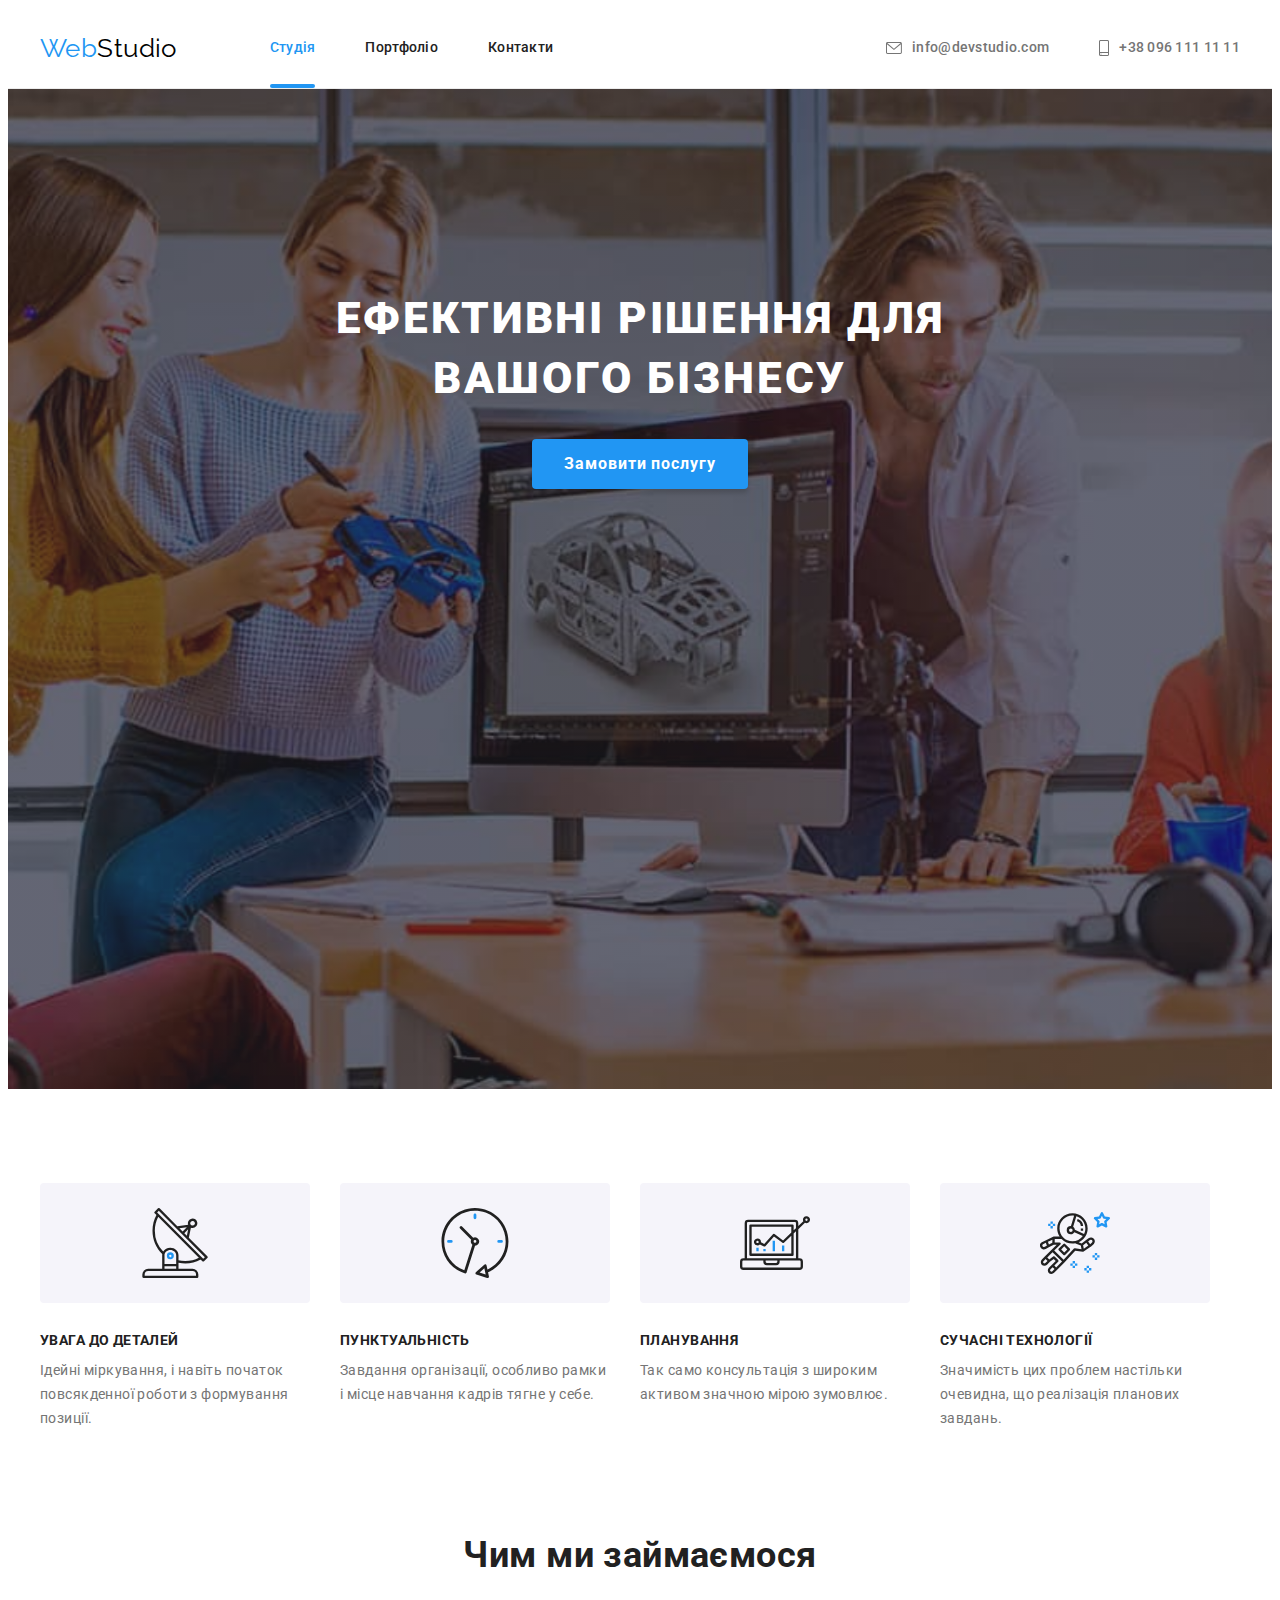
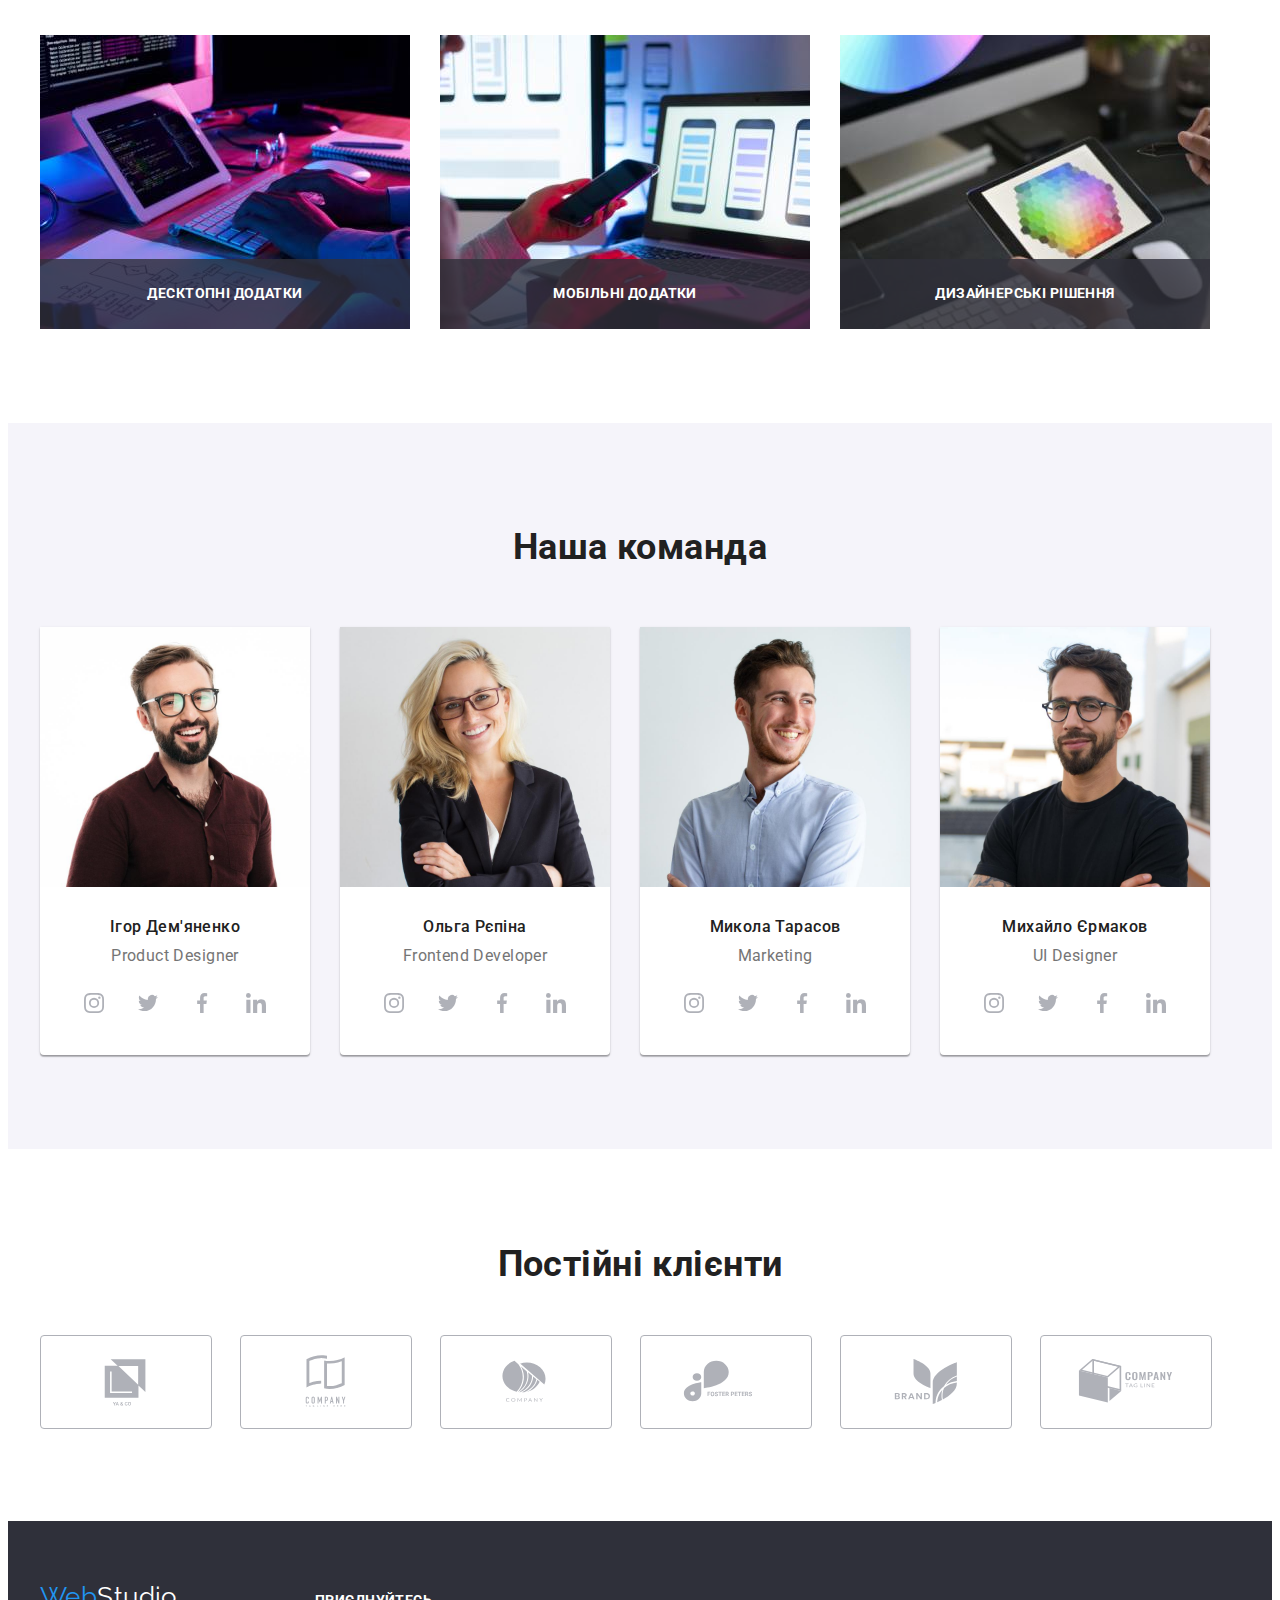
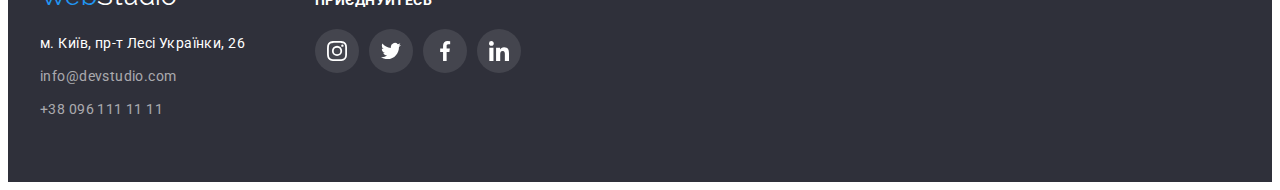
==== index.html @ e3125325 "first commit" ====
<!DOCTYPE html>
<html lang="uk">
  <head>
    <meta charset="UTF-8" />
    <meta http-equiv="X-UA-Compatible" content="IE=edge" />
    <meta name="viewport" content="width=device-width, initial-scale=1.0" />
    <title>Web Studio</title>
    <link rel="preconnect" href="https://fonts.googleapis.com" />
    <link rel="preconnect" href="https://fonts.gstatic.com" crossorigin />
    <link
      href="https://fonts.googleapis.com/css2?family=Raleway:wght@700&family=Roboto:wght@400;500;700;900&display=swap"
      rel="stylesheet"
    />
    <link
      rel="stylesheet"
      href="https://cdnjs.cloudflare.com/ajax/libs/modern-normalize/1.1.0/modern-normalize.min.css"
      integrity="sha512-wpPYUAdjBVSE4KJnH1VR1HeZfpl1ub8YT/NKx4PuQ5NmX2tKuGu6U/JRp5y+Y8XG2tV+wKQpNHVUX03MfMFn9Q=="
      crossorigin="anonymous"
      referrerpolicy="no-referrer"
    />
    <link rel="stylesheet" href="css/styles.css" />
  </head>
  <body>
    <!-- Шапка сайта -->
    <header class="page-header">
      <div class="container">
        <!-- Лого -->
        <a href="index.html" lang="en" class="logo link"
          >Web<span class="logo-header">Studio</span></a
        >
        <!-- Навигация -->
        <nav class="site-nav">
          <ul class="nav-list list">
            <li class="nav-item">
              <a href="index.html" class="nav-link link current-page">Студія</a>
            </li>
            <li class="nav-item">
              <a href="portfolio.html" class="nav-link link">Портфоліо</a>
            </li>
            <li class="nav-item">
              <a href="" class="nav-link link">Контакти</a>
            </li>
          </ul>
        </nav>
        <!-- Контакты -->
        <ul class="header-contact-list list">
          <li class="header-contact-item">
            <a href="mailto:info@devstudio.com" class="header-contact link">
              <svg class="contact-icon" width="16" height="12">
                <use href="./images/symbol-defs.svg#icon-envelope"></use>
              </svg>
              info@devstudio.com</a
            >
          </li>
          <li class="header-contact-item">
            <a href="tel:+380961111111" class="header-contact link">
              <svg class="contact-icon" width="10" height="16">
                <use href="./images/symbol-defs.svg#icon-smartphone"></use>
              </svg>
              +38 096 111 11 11</a
            >
          </li>
        </ul>
      </div>
    </header>
    <!-- Контент страницы -->
    <main class="main-page">
      <!-- Хиро -->

      <section class="hero section">
        <div class="container">
          <h1 class="hero-title title">Ефективні рішення для вашого бізнесу</h1>
          <button type="button" class="hero-button btn" data-modal-open>Замовити послугу</button>
        </div>
      </section>

      <!-- Особенности -->
      <section class="features section">
        <div class="container">
          <h2 class="visually-hidden title">Особливості</h2>
          <ul class="features-list list">
            <li class="features-item">
              <div class="features-icon-item">
                <svg class="features-icon" width="70" height="70">
                  <use href="./images/symbol-defs.svg#icon-antenna"></use>
                </svg>
              </div>
              <h3 class="features-title title">УВАГА ДО ДЕТАЛЕЙ</h3>
              <p class="features-text">
                Ідейні міркування, і навіть початок повсякденної роботи з формування позиції.
              </p>
            </li>
            <li class="features-item">
              <div class="features-icon-item">
                <svg class="features-icon" width="70" height="70">
                  <use href="./images/symbol-defs.svg#icon-clock"></use>
                </svg>
              </div>
              <h3 class="features-title title">ПУНКТУАЛЬНІСТЬ</h3>
              <p class="features-text">
                Завдання організації, особливо рамки і місце навчання кадрів тягне у себе.
              </p>
            </li>
            <li class="features-item">
              <div class="features-icon-item">
                <svg class="features-icon" width="70" height="70">
                  <use href="./images/symbol-defs.svg#icon-diagram"></use>
                </svg>
              </div>
              <h3 class="features-title title">ПЛАНУВАННЯ</h3>
              <p class="features-text">
                Так само консультація з широким активом значною мірою зумовлює.
              </p>
            </li>
            <li class="features-item">
              <div class="features-icon-item">
                <svg class="features-icon" width="70" height="70">
                  <use href="./images/symbol-defs.svg#icon-astronaut"></use>
                </svg>
              </div>
              <h3 class="features-title title">СУЧАСНІ ТЕХНОЛОГІЇ</h3>
              <p class="features-text">
                Значимість цих проблем настільки очевидна, що реалізація планових завдань.
              </p>
            </li>
          </ul>
        </div>
      </section>
      <!-- Чем занимаемся -->
      <section class="our-works section section-no-padding">
        <div class="container">
          <h2 class="works-title title">Чим ми займаємося</h2>
          <ul class="works-list list">
            <li class="works-item">
              <img src="./images/work1.jpg" alt="Десктопні додатки" width="370" class="works-img" />
              <div class="works-wrap">
                <p class="works-text">Десктопні додатки</p>
              </div>
            </li>
            <li class="works-item">
              <img src="./images/work2.jpg" alt="Мобільні додатки" width="370" class="works-img" />
              <div class="works-wrap">
                <p class="works-text">Мобільні додатки</p>
              </div>
            </li>
            <li class="works-item">
              <img
                src="./images/work3.jpg"
                alt="Дизайнерські рішення"
                width="370"
                class="works-img"
              />
              <div class="works-wrap">
                <p class="works-text">Дизайнерські рішення</p>
              </div>
            </li>
          </ul>
        </div>
      </section>
      <!-- Наша Команда -->
      <section class="team section">
        <div class="container">
          <h2 class="team-title title">Наша команда</h2>
          <ul class="teammate-list list">
            <li class="teammate-card">
              <img src="./images/team1.jpg" alt="ігор" width="270" class="teammate-photo" />
              <h3 class="teammate-name title">Ігор Дем'яненко</h3>
              <p class="teammate-position">Product Designer</p>
              <ul class="soc-list list">
                <li class="soc-item">
                  <a href="" class="soc-link">
                    <svg class="soc-icon" width="20" height="20">
                      <use href="./images/symbol-defs.svg#icon-instagram"></use>
                    </svg>
                  </a>
                </li>
                <li class="soc-item">
                  <a href="" class="soc-link">
                    <svg class="soc-icon" width="20" height="20">
                      <use href="./images/symbol-defs.svg#icon-twitter"></use>
                    </svg>
                  </a>
                </li>
                <li class="soc-item">
                  <a href="" class="soc-link">
                    <svg class="soc-icon" width="20" height="20">
                      <use href="./images/symbol-defs.svg#icon-facebook"></use>
                    </svg>
                  </a>
                </li>
                <li class="soc-item">
                  <a href="" class="soc-link">
                    <svg class="soc-icon" width="20" height="20">
                      <use href="./images/symbol-defs.svg#icon-linkedin"></use>
                    </svg>
                  </a>
                </li>
              </ul>
            </li>
            <li class="teammate-card">
              <img src="./images/team2.jpg" alt="ольга" width="270" class="teammate-photo" />
              <h3 class="teammate-name title">Ольга Рєпіна</h3>
              <p class="teammate-position">Frontend Developer</p>
              <ul class="soc-list list">
                <li class="soc-item">
                  <a href="" class="soc-link">
                    <svg class="soc-icon" width="20" height="20">
                      <use href="./images/symbol-defs.svg#icon-instagram"></use>
                    </svg>
                  </a>
                </li>
                <li class="soc-item">
                  <a href="" class="soc-link">
                    <svg class="soc-icon" width="20" height="20">
                      <use href="./images/symbol-defs.svg#icon-twitter"></use>
                    </svg>
                  </a>
                </li>
                <li class="soc-item">
                  <a href="" class="soc-link">
                    <svg class="soc-icon" width="20" height="20">
                      <use href="./images/symbol-defs.svg#icon-facebook"></use>
                    </svg>
                  </a>
                </li>
                <li class="soc-item">
                  <a href="" class="soc-link">
                    <svg class="soc-icon" width="20" height="20">
                      <use href="./images/symbol-defs.svg#icon-linkedin"></use>
                    </svg>
                  </a>
                </li>
              </ul>
            </li>
            <li class="teammate-card">
              <img src="./images/team3.jpg" alt="микола" width="270" class="teammate-photo" />
              <h3 class="teammate-name title">Микола Тарасов</h3>
              <p class="teammate-position">Marketing</p>
              <ul class="soc-list list">
                <li class="soc-item">
                  <a href="" class="soc-link">
                    <svg class="soc-icon" width="20" height="20">
                      <use href="./images/symbol-defs.svg#icon-instagram"></use>
                    </svg>
                  </a>
                </li>
                <li class="soc-item">
                  <a href="" class="soc-link">
                    <svg class="soc-icon" width="20" height="20">
                      <use href="./images/symbol-defs.svg#icon-twitter"></use>
                    </svg>
                  </a>
                </li>
                <li class="soc-item">
                  <a href="" class="soc-link">
                    <svg class="soc-icon" width="20" height="20">
                      <use href="./images/symbol-defs.svg#icon-facebook"></use>
                    </svg>
                  </a>
                </li>
                <li class="soc-item">
                  <a href="" class="soc-link">
                    <svg class="soc-icon" width="20" height="20">
                      <use href="./images/symbol-defs.svg#icon-linkedin"></use>
                    </svg>
                  </a>
                </li>
              </ul>
            </li>
            <li class="teammate-card">
              <img src="./images/team4.jpg" alt="михайло" width="270" class="teammate-photo" />
              <h3 class="teammate-name title">Михайло Єрмаков</h3>
              <p class="teammate-position">UI Designer</p>
              <ul class="soc-list list">
                <li class="soc-item">
                  <a href="" class="soc-link">
                    <svg class="soc-icon" width="20" height="20">
                      <use href="./images/symbol-defs.svg#icon-instagram"></use>
                    </svg>
                  </a>
                </li>
                <li class="soc-item">
                  <a href="" class="soc-link">
                    <svg class="soc-icon" width="20" height="20">
                      <use href="./images/symbol-defs.svg#icon-twitter"></use>
                    </svg>
                  </a>
                </li>
                <li class="soc-item">
                  <a href="" class="soc-link">
                    <svg class="soc-icon" width="20" height="20">
                      <use href="./images/symbol-defs.svg#icon-facebook"></use>
                    </svg>
                  </a>
                </li>
                <li class="soc-item">
                  <a href="" class="soc-link">
                    <svg class="soc-icon" width="20" height="20">
                      <use href="./images/symbol-defs.svg#icon-linkedin"></use>
                    </svg>
                  </a>
                </li>
              </ul>
            </li>
          </ul>
        </div>
      </section>
      <!-- НАШИ КЛИЕНТЫ -->
      <section class="our-clients section">
        <div class="container">
          <h2 class="clients-title title">Постійні клієнти</h2>
          <ul class="clients-list list">
            <li class="clients-item">
              <a href="#" class="clients-link link">
                <svg class="client-icon" width="106" height="60">
                  <use href="./images/symbol-defs.svg#icon-logo1"></use>
                </svg>
              </a>
            </li>
            <li class="clients-item">
              <a href="#" class="clients-link link">
                <svg class="client-icon" width="106" height="60">
                  <use href="./images/symbol-defs.svg#icon-logo2"></use>
                </svg>
              </a>
            </li>
            <li class="clients-item">
              <a href="#" class="clients-link link">
                <svg class="client-icon" width="106" height="60">
                  <use href="./images/symbol-defs.svg#icon-logo3"></use>
                </svg>
              </a>
            </li>
            <li class="clients-item">
              <a href="#" class="clients-link link">
                <svg class="client-icon" width="106" height="60">
                  <use href="./images/symbol-defs.svg#icon-logo4"></use>
                </svg>
              </a>
            </li>
            <li class="clients-item">
              <a href="#" class="clients-link link">
                <svg class="client-icon" width="106" height="60">
                  <use href="./images/symbol-defs.svg#icon-logo5"></use>
                </svg>
              </a>
            </li>
            <li class="clients-item">
              <a href="#" class="clients-link link">
                <svg class="client-icon" width="106" height="60">
                  <use href="./images/symbol-defs.svg#icon-logo6"></use>
                </svg>
              </a>
            </li>
          </ul>
        </div>
      </section>
    </main>
    <!-- Подвал -->
    <footer class="page-footer">
      <div class="container">
        <div class="footer-contacts">
          <!-- Лого -->
          <a href="index.html" lang="en" class="logo link"
            >Web<span class="logo-footer">Studio</span></a
          >
          <!-- Адрес и контакты -->
          <address class="footer-address">
            <ul class="footer-contact-list list">
              <li class="footer-contact-item">
                <a
                  href="https://goo.gl/maps/pj5dTkwZmLneym9N6"
                  target="_blank"
                  rel="noopener nofollow noreferrer"
                  class="contact-address link"
                  >м. Київ, пр-т Лесі Українки, 26</a
                >
              </li>
              <li class="footer-contact-item">
                <a href="mailto:info@devstudio.com" class="footer-contact link"
                  >info@devstudio.com</a
                >
              </li>
              <li class="footer-contact-item">
                <a href="tel:+380961111111" class="footer-contact link">+38 096 111 11 11</a>
              </li>
            </ul>
          </address>
        </div>
        <!-- Соцсети футер -->
        <div class="footer-soc-links">
          <p class="footer-soc-text">приєднуйтесь</p>
          <ul class="soc-list list">
            <li class="soc-item">
              <a href="" class="soc-link">
                <svg class="soc-icon" width="20" height="20">
                  <use href="./images/symbol-defs.svg#icon-instagram"></use>
                </svg>
              </a>
            </li>
            <li class="soc-item">
              <a href="" class="soc-link">
                <svg class="soc-icon" width="20" height="20">
                  <use href="./images/symbol-defs.svg#icon-twitter"></use>
                </svg>
              </a>
            </li>
            <li class="soc-item">
              <a href="" class="soc-link">
                <svg class="soc-icon" width="20" height="20">
                  <use href="./images/symbol-defs.svg#icon-facebook"></use>
                </svg>
              </a>
            </li>
            <li class="soc-item">
              <a href="" class="soc-link">
                <svg class="soc-icon" width="20" height="20">
                  <use href="./images/symbol-defs.svg#icon-linkedin"></use>
                </svg>
              </a>
            </li>
          </ul>
        </div>
      </div>
    </footer>

    <div class="backdrop is-hidden" data-modal>
      <div class="modal">
        <button type="button" class="modal-close-btn btn" data-modal-close>
          <svg class="modal-close-icon" width="18" height="18">
            <use href="./images/symbol-defs.svg#icon-close-black"></use>
          </svg>
        </button>
      </div>
    </div>
    <script src="./js/modal.js"></script>
  </body>
</html>
---- css/styles.css ----
:root {
  --primary-color: #757575;
  --secondary-color: #ffffff;
  --title-color: #212121;
  --accent-color: #2196f3;
  --primary-background-color: #2f303a;
  --secondary-background-color: #f5f4fa;
  --header-logo-color: #000000;
  --footer-contact-color: rgba(255, 255, 255, 0.6);
  --hero-hover-btn-color: #188ce8;
  --border-header-color: #ececec;
  --border-card-color: #eeeeee;
  --hero-gradient-color: rgba(47, 48, 58, 0.4);
  --icon-color: #afb1b8;
  --footer-soc-bg: rgba(255, 255, 255, 0.1);
  --portfolio-wrapper-bg: rgba(33, 150, 243, 0.9);
  --works-wrapper-bg: rgba(47, 48, 58, 0.8);
  --backdrop-overlay-color: rgba(0, 0, 0, 0.2);
}

/* Reset */

p,
h1,
h2,
h3,
h4,
h5,
h6 {
  margin: 0;
}

ul,
ol {
  margin: 0;
  padding-left: 0;
}

button {
  cursor: pointer;
}

img {
  display: block;
  max-width: 100%;
  height: auto;
}

/* ---------UTILITY--------- */

body {
  font-family: 'Roboto', sans-serif;
  font-size: 14px;
  line-height: 1.71;
  letter-spacing: 0.03em;

  color: var(--primary-color);
  background-color: var(--secondary-color);
}

.container {
  width: 1200px;
  padding-left: 15px;
  padding-right: 15px;
  margin-left: auto;
  margin-right: auto;

  /* outline: 1px solid tomato; */
}

.section {
  padding-top: 94px;
  padding-bottom: 94px;
}

.link {
  text-decoration: none;
}

.title {
  color: var(--title-color);
}

.list {
  list-style: none;
}

.btn {
  border: none;

  font-family: inherit;
  background-color: transparent;
  cursor: pointer;
}

.footer-address {
  font-style: normal;
}

.visually-hidden {
  position: absolute;
  width: 1px;
  height: 1px;
  margin: -1px;
  border: 0;
  padding: 0;
  white-space: nowrap;
  overflow: hidden;
}
/* ---------HEADER--------- */

.page-header {
  border-bottom: 1px solid var(--border-header-color);
}

.page-header .container {
  display: flex;
  align-items: center;
}

/* LOGO */

.logo {
  font-family: 'Raleway', sans-serif;
  font-size: 26px;
  line-height: 1.19;

  color: var(--accent-color);
}

.logo:visited {
  color: var(--accent-color);
}

.logo-header {
  color: var(--header-logo-color);
}

.logo-footer {
  color: var(--secondary-color);
}

/* NAVIGATION */

.site-nav {
  margin-left: 93px;
}

.nav-list {
  display: flex;
}

.nav-item {
  position: relative;
}

.nav-item:not(:last-child) {
  margin-right: 50px;
}

.nav-link {
  transition: color 250ms cubic-bezier(0.4, 0, 0.2, 1);
}

.nav-link:link,
.nav-link:visited,
.nav-link:active {
  font-weight: 500;
  line-height: 1.14;
  letter-spacing: 0.02em;

  color: var(--title-color);
}
.nav-link:hover,
.nav-link:focus {
  color: var(--accent-color);
}

.nav-item > .current-page {
  color: var(--accent-color);
  width: 100%;
}

.current-page:after {
  content: '';
  position: absolute;
  bottom: 0;

  display: block;
  width: 100%;
  height: 4px;
  background-color: var(--accent-color);
  border-radius: 2px;
}

.nav-item a {
  display: block;
  padding-top: 32px;
  padding-bottom: 32px;
}

/* CONTACTS */

.header-contact-list {
  display: flex;
  margin-left: auto;
}

.header-contact-item:not(:last-child) {
  margin-right: 50px;
}

.header-contact {
  display: flex;
  align-items: center;

  transition: color 250ms cubic-bezier(0.4, 0, 0.2, 1);
}

.header-contact:link,
.header-contact:visited,
.header-contact:active {
  font-weight: 500;
  line-height: 1.14;
  letter-spacing: 0.02em;

  color: var(--primary-color);
}
.header-contact:hover,
.header-contact:focus {
  color: var(--accent-color);
}

.contact-icon {
  margin-right: 10px;

  fill: var(--primary-color);

  transition: fill 250ms cubic-bezier(0.4, 0, 0.2, 1);
}

.header-contact:hover .contact-icon,
.header-contact:focus .contact-icon {
  fill: var(--accent-color);
}

/* ---------SECTIONS--------- */

/* HERO */

.hero {
  max-width: 1600px;
  height: 600px;
  margin-right: auto;
  margin-left: auto;

  text-align: center;

  background-color: var(--primary-background-color);
  background-image: linear-gradient(
      to right,
      var(--hero-gradient-color),
      var(--hero-gradient-color)
    ),
    url('../images/hero_bg.jpg');
  background-repeat: no-repeat;
  background-position: center;
  background-size: cover;
}

.hero.section {
  padding-top: 200px;
  padding-bottom: 200px;
}

.hero-title {
  max-width: 696px;
  margin-right: auto;
  margin-left: auto;
  margin-bottom: 30px;

  font-weight: 900;
  font-size: 44px;
  line-height: 1.36;
  letter-spacing: 0.06em;
  text-transform: uppercase;

  color: var(--secondary-color);
}

.hero-button {
  padding-top: 10px;
  padding-bottom: 10px;
  padding-left: 32px;
  padding-right: 32px;

  font-weight: 700;
  font-size: 16px;
  line-height: 1.88;
  letter-spacing: 0.06em;

  background-color: var(--accent-color);
  color: var(--secondary-color);
  box-shadow: 0px 4px 4px rgba(0, 0, 0, 0.15);
  border-radius: 4px;

  transition: background-color 250ms cubic-bezier(0.4, 0, 0.2, 1);
}

.hero-button:hover,
.hero-button:focus {
  background-color: var(--hero-hover-btn-color);
}

/* FEATURES */

.features {
  padding-top: 94px;
  padding-bottom: 94px;
}

.features-list {
  display: flex;
}

.features-item {
  width: 270px;
}

.features-item:not(:last-child) {
  margin-right: 30px;
}

.features-icon-item {
  margin-bottom: 30px;
  display: flex;
  align-items: center;
  justify-content: center;
  height: 120px;

  background-color: var(--secondary-background-color);
  border-radius: 4px;
}

.features-title {
  margin-bottom: 10px;

  font-weight: 700;
  font-size: 14px;
  line-height: 1.14;
  text-transform: uppercase;
}

/* OUR WORKS */

.our-works {
  text-align: center;
}

.works-list {
  display: flex;
}

.section-no-padding {
  padding-top: 0;
}

.works-title {
  margin-bottom: 50px;

  font-weight: 700;
  font-size: 36px;
  line-height: 1.67;
}
.works-item:not(:last-child) {
  margin-right: 30px;
}

.works-item {
  position: relative;
}

.works-wrap {
  position: absolute;
  bottom: 0;

  width: 100%;
  height: 70px;

  display: flex;
  justify-content: center;
  align-items: center;

  background-color: var(--works-wrapper-bg);
}

.works-text {
  font-weight: 700;
  line-height: 1.14;
  text-align: center;
  text-transform: uppercase;

  color: var(--secondary-color);
}

/* OUR TEAM */

.team {
  text-align: center;
}

.team {
  background-color: var(--secondary-background-color);
}

.team-title {
  margin-bottom: 50px;

  font-weight: 700;
  font-size: 36px;
  line-height: 1.67;
}

.teammate-list {
  display: flex;
}

.teammate-card {
  min-width: 270px;
  padding-bottom: 30px;

  background-color: var(--secondary-color);
  box-shadow: 0px 1px 3px rgba(0, 0, 0, 0.12), 0px 1px 1px rgba(0, 0, 0, 0.14),
    0px 2px 1px rgba(0, 0, 0, 0.2);
  border-radius: 0px 0px 4px 4px;
}

.teammate-card:not(:last-child) {
  margin-right: 30px;
}

.teammate-photo {
  margin-bottom: 30px;
}

.teammate-name {
  margin-bottom: 10px;

  font-weight: 500;
  font-size: 16px;
  line-height: 1.19;
  text-align: center;
}

.teammate-position {
  margin-bottom: 16px;

  font-size: 16px;
  line-height: 1.19;
  text-align: center;
}

.soc-list {
  display: flex;
  justify-content: center;
  align-items: center;
  margin-left: auto;
  margin-right: auto;
}

.soc-item {
  width: 44px;
  height: 44px;
}

.soc-item:not(:last-child) {
  margin-right: 10px;
}

.soc-link {
  width: 100%;
  height: 100%;
  display: flex;
  justify-content: center;
  align-items: center;

  border-radius: 50%;

  transition: background-color 250ms cubic-bezier(0.4, 0, 0.2, 1);
}

.soc-icon {
  fill: var(--icon-color);
  transition: fill 250ms cubic-bezier(0.4, 0, 0.2, 1);
}

.soc-link:hover,
.soc-link:focus {
  background-color: var(--accent-color);
}

.soc-link:hover .soc-icon,
.soc-link:focus .soc-icon {
  fill: var(--secondary-color);
}

/* НАШИ КЛИЕНТЫ */

.clients-title {
  margin-bottom: 50px;

  font-weight: 700;
  font-size: 36px;
  line-height: 1.17;
  text-align: center;
}

.clients-list {
  display: flex;
}

.clients-item {
  width: 170px;
  height: 92px;
}

.clients-item:not(:last-child) {
  margin-right: 30px;
}

.clients-link {
  width: 100%;
  height: 100%;
  border: 1px solid var(--icon-color);
  border-radius: 4px;
  display: flex;
  justify-content: center;
  align-items: center;

  transition: border 250ms cubic-bezier(0.4, 0, 0.2, 1);
}

.client-icon {
  fill: var(--icon-color);

  transition: fill 250ms cubic-bezier(0.4, 0, 0.2, 1);
}

.clients-link:hover,
.clients-link:focus {
  border: 1px solid var(--accent-color);
}

.clients-link:hover .client-icon,
.clients-link:focus .client-icon {
  fill: var(--accent-color);
}

/* PORTFOLIO */

/* PORTFOLIO FILTER */

.filter-list {
  display: flex;
  justify-content: center;
  margin-bottom: 50px;
}

.filter-item:not(:last-child) {
  margin-right: 8px;
}

.filter-button {
  padding-top: 6px;
  padding-bottom: 6px;
  padding-left: 22px;
  padding-right: 22px;

  font-weight: 500;
  font-size: 16px;
  line-height: 1.62;

  background-color: var(--secondary-background-color);
  border-radius: 4px;

  transition: color 250ms cubic-bezier(0.4, 0, 0.2, 1),
    background-color 250ms cubic-bezier(0.4, 0, 0.2, 1),
    box-shadow 250ms cubic-bezier(0.4, 0, 0.2, 1);
}

.filter-button:hover,
.filter-button:focus {
  background-color: var(--accent-color);
  color: var(--secondary-color);
  box-shadow: 0px 3px 1px rgba(0, 0, 0, 0.1), 0px 1px 2px rgba(0, 0, 0, 0.08),
    0px 2px 2px rgba(0, 0, 0, 0.12);
}

/* PORTFOLIO CARDS */

.portfolio-cards {
  display: flex;
  flex-wrap: wrap;
}

.card {
  width: calc((100% - 60px) / 3);

  background-color: var(--secondary-color);
}

.card:not(:nth-child(3n)) {
  margin-right: 30px;
}

.card:not(:nth-last-child(-n + 3)) {
  margin-bottom: 30px;
}

.card-link {
  display: block;

  transition: box-shadow 250ms cubic-bezier(0.4, 0, 0.2, 1);
}

.card-link:link,
.card-link:visited,
.card-link:active,
.card-link:hover,
.card-link:focus {
  color: inherit;
}

.card-link:hover,
.card-link:focus {
  box-shadow: 0px 1px 1px rgba(0, 0, 0, 0.12), 0px 4px 4px rgba(0, 0, 0, 0.06),
    1px 4px 6px rgba(0, 0, 0, 0.16);
}

.card-thumb {
  position: relative;
  overflow: hidden;
}

.portfolio-wrapper {
  position: absolute;
  top: 0;

  width: 100%;
  height: 100%;
  padding-top: 63px;
  padding-bottom: 63px;
  padding-left: 24px;
  padding-right: 24px;

  display: flex;
  justify-content: center;
  align-items: center;

  background-color: var(--portfolio-wrapper-bg);

  transform: translateY(100%);

  transition: transform 250ms cubic-bezier(0.4, 0, 0.2, 1);
}

.card-link:hover .portfolio-wrapper,
.card-link:focus .portfolio-wrapper {
  transform: translateY(0);
}

.portfolio-text {
  font-size: 18px;
  line-height: 1.56;

  color: var(--secondary-color);
}

.card-info {
  padding-top: 20px;
  padding-bottom: 20px;
  padding-left: 24px;
  padding-right: 24px;

  border-left: 1px solid var(--border-card-color);
  border-bottom: 1px solid var(--border-card-color);
  border-right: 1px solid var(--border-card-color);
}

.card-title {
  margin-bottom: 4px;

  font-weight: 700;
  font-size: 18px;
  line-height: 2;
  letter-spacing: 0.06em;
}

.card-subtitle {
  font-size: 16px;
  line-height: 1.88;
}

/* ---------FOOTER--------- */

.page-footer {
  padding-top: 60px;
  padding-bottom: 60px;

  background-color: var(--primary-background-color);
}

/* ADDRESS */

.page-footer .container {
  display: flex;
  align-items: baseline;
}

.footer-contacts {
  margin-right: 70px;
}

.page-footer .logo {
  display: inline-block;
  margin-bottom: 20px;
}

.contact-address {
  transition: color 250ms cubic-bezier(0.4, 0, 0.2, 1);
}

.contact-address:link,
.contact-address:visited,
.contact-address:active {
  color: var(--secondary-color);
}
.contact-address:hover,
.contact-address:focus {
  color: var(--accent-color);
}

.footer-contact {
  transition: color 250ms cubic-bezier(0.4, 0, 0.2, 1);
}

.footer-contact:link,
.footer-contact:visited,
.footer-contact:active {
  color: var(--footer-contact-color);
}
.footer-contact:hover,
.footer-contact:focus {
  color: var(--accent-color);
}

.footer-contact-item:not(:last-child) {
  margin-bottom: 9px;
}

/* Соцсети футер */

.footer-soc-text {
  margin-bottom: 20px;

  font-weight: 700;
  line-height: 1.14;
  text-transform: uppercase;

  color: var(--secondary-color);
}

.footer-soc-links .soc-link {
  background-color: var(--footer-soc-bg);
}

.footer-soc-links .soc-icon {
  fill: var(--secondary-color);
}

.footer-soc-links .soc-link:hover,
.footer-soc-links .soc-link:focus {
  background-color: var(--accent-color);
}

.backdrop {
  position: fixed;
  top: 0;
  left: 0;
  width: 100%;
  height: 100%;

  background-color: var(--backdrop-overlay-color);

  transition: opacity 250ms cubic-bezier(0.4, 0, 0.2, 1);
}

.backdrop.is-hidden {
  opacity: 0;
  pointer-events: none;
  visibility: hidden;
}

.backdrop.is-hidden .modal {
  transform: translate(-50%, -50%) scale(0.5);
}

.modal {
  position: absolute;
  top: 50%;
  left: 50%;
  transform: translate(-50%, -50%) scale(1);

  min-width: 528px;
  min-height: 581px;

  background-color: var(--secondary-color);
  box-shadow: 0px 1px 3px rgba(0, 0, 0, 0.12), 0px 1px 1px rgba(0, 0, 0, 0.14),
    0px 2px 1px rgba(0, 0, 0, 0.2);
  border-radius: 4px;

  transition: transform 250ms cubic-bezier(0.4, 0, 0.2, 1);
}

.modal-close-btn {
  position: absolute;
  top: 8px;
  right: 8px;

  width: 30px;
  height: 30px;

  display: flex;
  justify-content: center;
  align-items: center;

  border-radius: 50%;
  border: 1px solid rgba(0, 0, 0, 0.1);
}
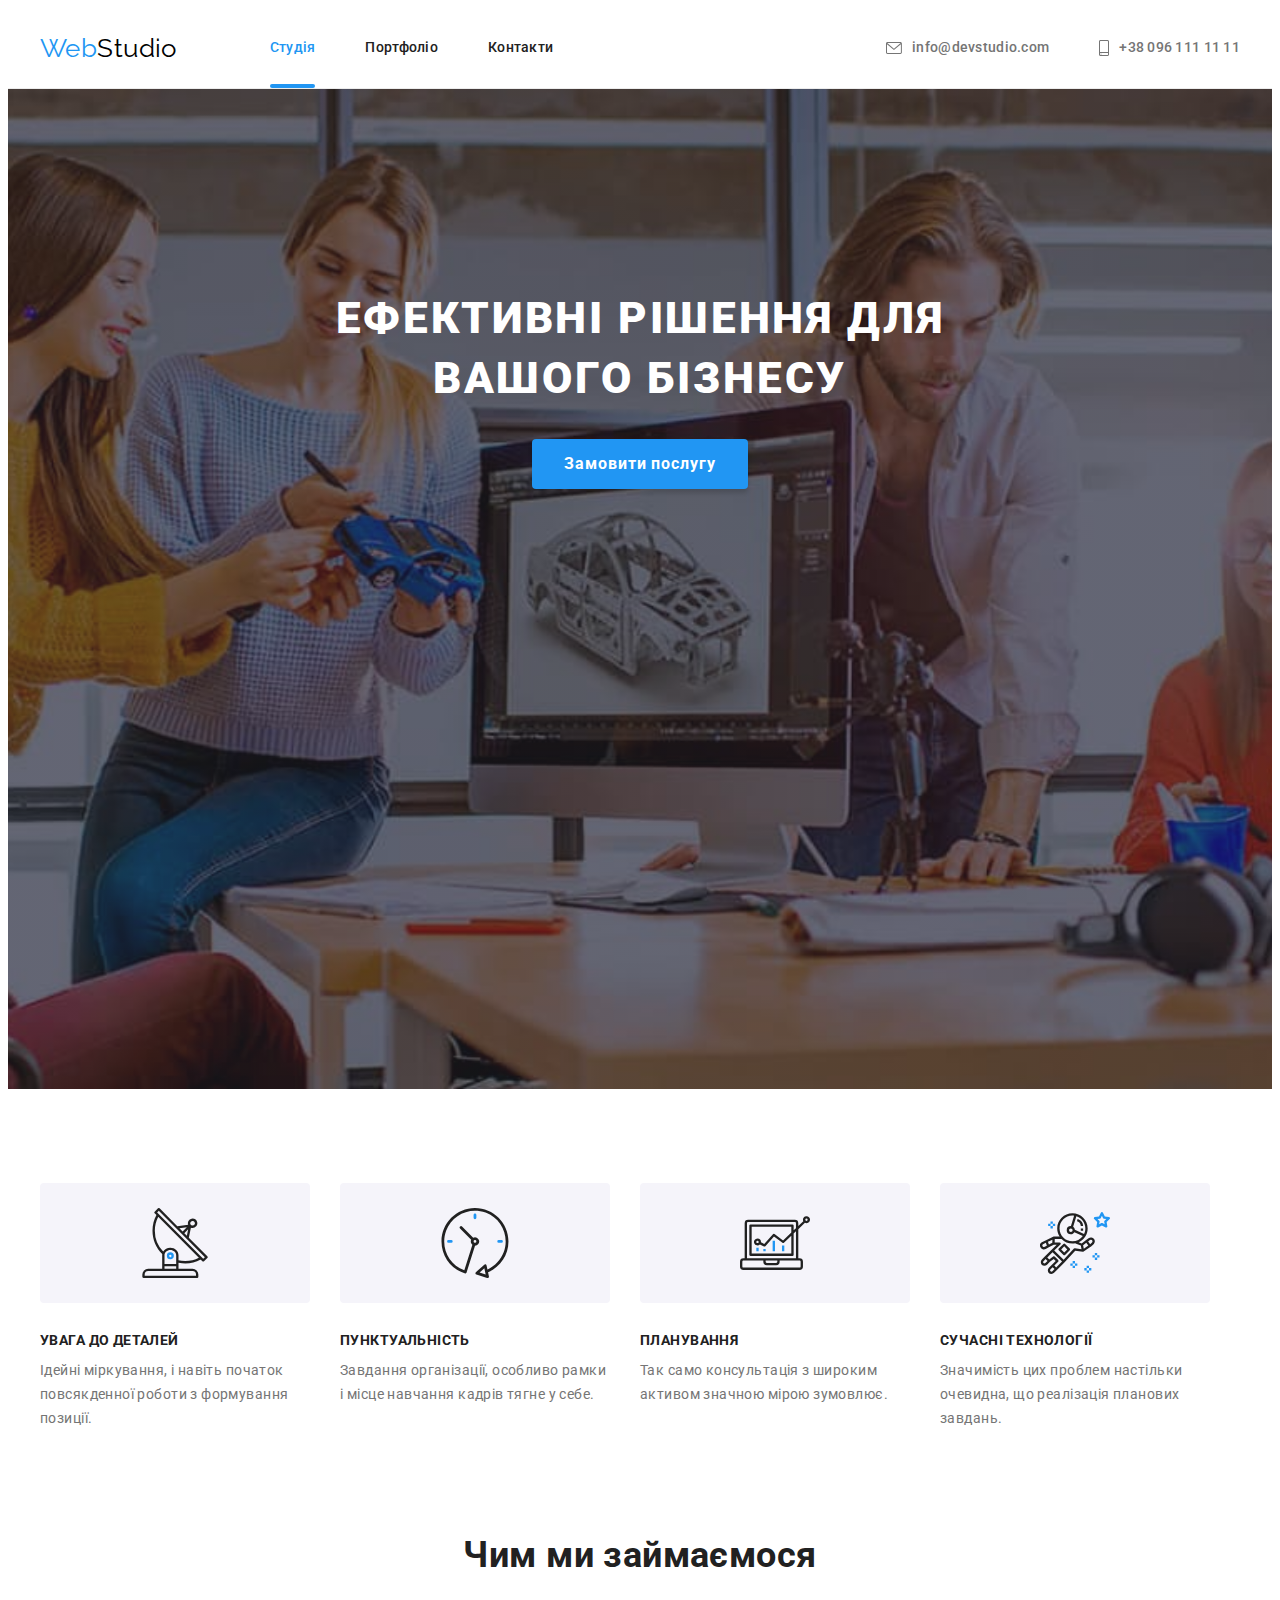
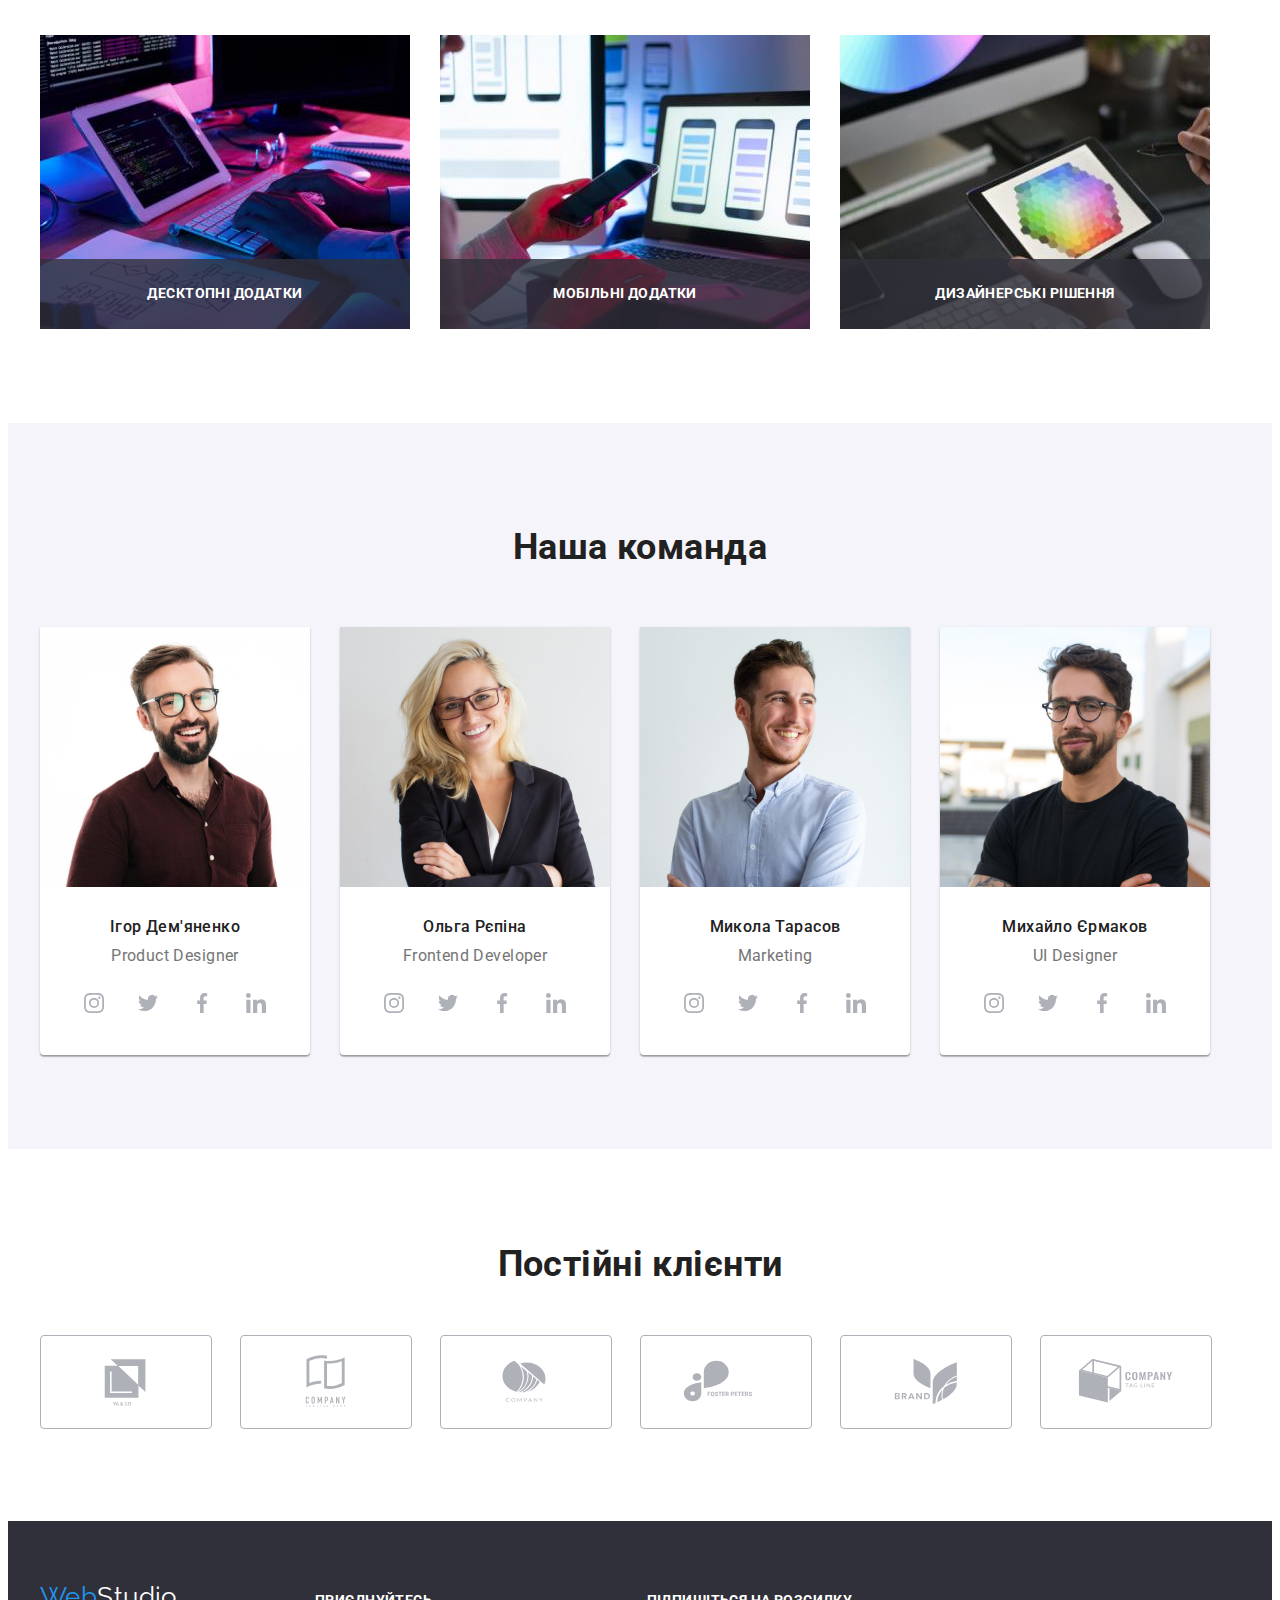
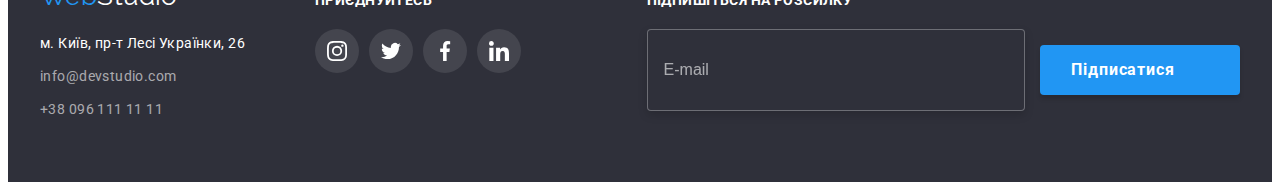
==== commit fe738514: "add modal checkbox transition" ====
--- a/index.html
+++ b/index.html
@@ -70,7 +70,9 @@
       <section class="hero section">
         <div class="container">
           <h1 class="hero-title title">Ефективні рішення для вашого бізнесу</h1>
-          <button type="button" class="hero-button btn" data-modal-open>Замовити послугу</button>
+          <button type="button" class="hero-button btn" data-modal-open>
+            Замовити послугу
+          </button>
         </div>
       </section>
 
@@ -87,7 +89,8 @@
               </div>
               <h3 class="features-title title">УВАГА ДО ДЕТАЛЕЙ</h3>
               <p class="features-text">
-                Ідейні міркування, і навіть початок повсякденної роботи з формування позиції.
+                Ідейні міркування, і навіть початок повсякденної роботи з
+                формування позиції.
               </p>
             </li>
             <li class="features-item">
@@ -98,7 +101,8 @@
               </div>
               <h3 class="features-title title">ПУНКТУАЛЬНІСТЬ</h3>
               <p class="features-text">
-                Завдання організації, особливо рамки і місце навчання кадрів тягне у себе.
+                Завдання організації, особливо рамки і місце навчання кадрів
+                тягне у себе.
               </p>
             </li>
             <li class="features-item">
@@ -120,7 +124,8 @@
               </div>
               <h3 class="features-title title">СУЧАСНІ ТЕХНОЛОГІЇ</h3>
               <p class="features-text">
-                Значимість цих проблем настільки очевидна, що реалізація планових завдань.
+                Значимість цих проблем настільки очевидна, що реалізація
+                планових завдань.
               </p>
             </li>
           </ul>
@@ -132,13 +137,23 @@
           <h2 class="works-title title">Чим ми займаємося</h2>
           <ul class="works-list list">
             <li class="works-item">
-              <img src="./images/work1.jpg" alt="Десктопні додатки" width="370" class="works-img" />
+              <img
+                src="./images/work1.jpg"
+                alt="Десктопні додатки"
+                width="370"
+                class="works-img"
+              />
               <div class="works-wrap">
                 <p class="works-text">Десктопні додатки</p>
               </div>
             </li>
             <li class="works-item">
-              <img src="./images/work2.jpg" alt="Мобільні додатки" width="370" class="works-img" />
+              <img
+                src="./images/work2.jpg"
+                alt="Мобільні додатки"
+                width="370"
+                class="works-img"
+              />
               <div class="works-wrap">
                 <p class="works-text">Мобільні додатки</p>
               </div>
@@ -163,7 +178,12 @@
           <h2 class="team-title title">Наша команда</h2>
           <ul class="teammate-list list">
             <li class="teammate-card">
-              <img src="./images/team1.jpg" alt="ігор" width="270" class="teammate-photo" />
+              <img
+                src="./images/team1.jpg"
+                alt="ігор"
+                width="270"
+                class="teammate-photo"
+              />
               <h3 class="teammate-name title">Ігор Дем'яненко</h3>
               <p class="teammate-position">Product Designer</p>
               <ul class="soc-list list">
@@ -198,7 +218,12 @@
               </ul>
             </li>
             <li class="teammate-card">
-              <img src="./images/team2.jpg" alt="ольга" width="270" class="teammate-photo" />
+              <img
+                src="./images/team2.jpg"
+                alt="ольга"
+                width="270"
+                class="teammate-photo"
+              />
               <h3 class="teammate-name title">Ольга Рєпіна</h3>
               <p class="teammate-position">Frontend Developer</p>
               <ul class="soc-list list">
@@ -233,7 +258,12 @@
               </ul>
             </li>
             <li class="teammate-card">
-              <img src="./images/team3.jpg" alt="микола" width="270" class="teammate-photo" />
+              <img
+                src="./images/team3.jpg"
+                alt="микола"
+                width="270"
+                class="teammate-photo"
+              />
               <h3 class="teammate-name title">Микола Тарасов</h3>
               <p class="teammate-position">Marketing</p>
               <ul class="soc-list list">
@@ -268,7 +298,12 @@
               </ul>
             </li>
             <li class="teammate-card">
-              <img src="./images/team4.jpg" alt="михайло" width="270" class="teammate-photo" />
+              <img
+                src="./images/team4.jpg"
+                alt="михайло"
+                width="270"
+                class="teammate-photo"
+              />
               <h3 class="teammate-name title">Михайло Єрмаков</h3>
               <p class="teammate-position">UI Designer</p>
               <ul class="soc-list list">
@@ -382,7 +417,9 @@
                 >
               </li>
               <li class="footer-contact-item">
-                <a href="tel:+380961111111" class="footer-contact link">+38 096 111 11 11</a>
+                <a href="tel:+380961111111" class="footer-contact link"
+                  >+38 096 111 11 11</a
+                >
               </li>
             </ul>
           </address>
@@ -421,8 +458,29 @@
             </li>
           </ul>
         </div>
+
+        <!-- SUBSCRIBE -->
+
+        <div class="subscribe">
+          <p class="subscribe-text">Підпишіться на розсилку</p>
+          <form class="subscribe-form">
+            <input
+              class="subscribe-input"
+              type="email"
+              name="subscribe-email"
+              placeholder="E-mail"
+            />
+            <button class="subscribe-button btn" type="submit">
+              <span class="subscribe-button-name">Підписатися</span>
+              <svg class="subscribe-icon" width="24" height="24">
+                <use href="./images/symbol-defs.svg#icon-subscribe-send"></use>
+              </svg>
+            </button>
+          </form>
+        </div>
       </div>
     </footer>
+    <!-- BACKDROP MODAL -->
 
     <div class="backdrop is-hidden" data-modal>
       <div class="modal">
@@ -431,6 +489,64 @@
             <use href="./images/symbol-defs.svg#icon-close-black"></use>
           </svg>
         </button>
+
+        <div class="modal-container">
+          <p class="modal-title">Залиште свої дані, ми вам передзвонимо</p>
+          <form class="modal-form">
+            <label class="form-wrap">
+              <span class="form-label">Ім'я</span>
+              <input type="text" class="form-input" name="customer-name" />
+              <svg class="form-icon" width="18" height="18">
+                <use href="./images/symbol-defs.svg#icon-modal-person"></use>
+              </svg>
+            </label>
+            <label class="form-wrap">
+              <span class="form-label">Телефон</span>
+              <input type="tel" class="form-input" name="phone" />
+              <svg class="form-icon" width="18" height="18">
+                <use href="./images/symbol-defs.svg#icon-modal-phone"></use>
+              </svg>
+            </label>
+            <label class="form-wrap">
+              <span class="form-label">Пошта</span>
+              <input type="email" class="form-input" name="email" />
+              <svg class="form-icon" width="18" height="18">
+                <use href="./images/symbol-defs.svg#icon-modal-email"></use>
+              </svg>
+            </label>
+            <label class="form-wrap">
+              <span class="form-label">Коментар</span>
+              <textarea
+                class="form-textarea"
+                name="comment"
+                placeholder="Введіть текст"
+              ></textarea>
+            </label>
+
+            <label class="checkbox-wrap">
+              <input
+                class="original-checkbox"
+                type="checkbox"
+                name="policy-checkbox"
+              />
+              <span class="checkbox"></span>
+              <span class="checkbox-text">
+                Погоджуюся з розсилкою та приймаю
+                <a
+                  class="checkbox-link link"
+                  href="https://www.youtube.com/watch?v=lU25SKMDORw&t=125s&ab_channel=GoIT"
+                  target="_blank"
+                  rel="noreferrer noopener nofollow"
+                  >Умови договору</a
+                ></span
+              >
+            </label>
+
+            <button class="send-button btn" type="submit">
+              <span>Відправити</span>
+            </button>
+          </form>
+        </div>
       </div>
     </div>
     <script src="./js/modal.js"></script>
--- a/css/styles.css
+++ b/css/styles.css
@@ -16,6 +16,7 @@
   --portfolio-wrapper-bg: rgba(33, 150, 243, 0.9);
   --works-wrapper-bg: rgba(47, 48, 58, 0.8);
   --backdrop-overlay-color: rgba(0, 0, 0, 0.2);
+  --placeholder-color: rgba(117, 117, 117, 0.5);
 }
 
 /* Reset */
@@ -49,7 +50,7 @@
 /* ---------UTILITY--------- */
 
 body {
-  font-family: 'Roboto', sans-serif;
+  font-family: "Roboto", sans-serif;
   font-size: 14px;
   line-height: 1.71;
   letter-spacing: 0.03em;
@@ -121,7 +122,7 @@
 /* LOGO */
 
 .logo {
-  font-family: 'Raleway', sans-serif;
+  font-family: "Raleway", sans-serif;
   font-size: 26px;
   line-height: 1.19;
 
@@ -182,7 +183,7 @@
 }
 
 .current-page:after {
-  content: '';
+  content: "";
   position: absolute;
   bottom: 0;
 
@@ -262,7 +263,7 @@
       var(--hero-gradient-color),
       var(--hero-gradient-color)
     ),
-    url('../images/hero_bg.jpg');
+    url("../images/hero_bg.jpg");
   background-repeat: no-repeat;
   background-position: center;
   background-size: cover;
@@ -783,6 +784,91 @@
   background-color: var(--accent-color);
 }
 
+/* SUBSCRIBE */
+
+.subscribe {
+  margin-left: auto;
+  min-width: 570px;
+}
+
+.subscribe-text {
+  margin-bottom: 20px;
+
+  font-weight: 700;
+  line-height: 1.14;
+  text-transform: uppercase;
+
+  color: var(--secondary-color);
+}
+
+.subscribe-input {
+  width: 358px;
+  height: 50px;
+
+  margin-right: 12px;
+  padding-left: 16px;
+  padding-top: 15px;
+  padding-bottom: 15px;
+
+  font-size: 16px;
+  line-height: 1.25;
+
+  color: var(--secondary-color);
+
+  background-color: var(--primary-background-color);
+  border: 1px solid rgba(255, 255, 255, 0.3);
+  filter: drop-shadow(0px 4px 4px rgba(0, 0, 0, 0.15));
+  border-radius: 4px;
+  outline: none;
+}
+
+.subscribe-input::placeholder {
+  font-size: 16px;
+  line-height: 1.25;
+
+  color: var(--footer-contact-color);
+}
+
+.subscribe-button {
+  width: 200px;
+  height: 50px;
+
+  display: inline-flex;
+  align-items: center;
+  justify-content: center;
+
+  padding-top: 10px;
+  padding-bottom: 10px;
+  padding-right: 28px;
+  padding-left: 28px;
+
+  font-weight: 700;
+  font-size: 16px;
+  line-height: 1.88;
+
+  text-align: center;
+  letter-spacing: 0.06em;
+
+  color: var(--secondary-color);
+  fill: var(--secondary-color);
+
+  background-color: var(--accent-color);
+  box-shadow: 0px 4px 4px rgba(0, 0, 0, 0.15);
+  border-radius: 4px;
+
+  transition: background-color 250ms cubic-bezier(0.4, 0, 0.2, 1);
+}
+
+.subscribe-button-name {
+  margin-right: 10px;
+}
+
+.subscribe-button:hover,
+.subscribe-button:focus {
+  background-color: var(--hero-hover-btn-color);
+}
+
+/* BACKDROP MODAL */
 .backdrop {
   position: fixed;
   top: 0;
@@ -792,7 +878,8 @@
 
   background-color: var(--backdrop-overlay-color);
 
-  transition: opacity 250ms cubic-bezier(0.4, 0, 0.2, 1);
+  transition: opacity 250ms cubic-bezier(0.4, 0, 0.2, 1),
+    visibility 250ms cubic-bezier(0.4, 0, 0.2, 1);
 }
 
 .backdrop.is-hidden {
@@ -836,4 +923,215 @@
 
   border-radius: 50%;
   border: 1px solid rgba(0, 0, 0, 0.1);
-}
+
+  outline: none;
+
+  transition: fill 250ms cubic-bezier(0.4, 0, 0.2, 1);
+}
+
+.modal-close-btn:hover,
+.modal-close-btn:focus {
+  fill: var(--accent-color);
+}
+
+.modal-container {
+  padding-top: 40px;
+  padding-bottom: 40px;
+  padding-left: 40px;
+  padding-right: 40px;
+}
+
+.modal-title {
+  margin-bottom: 12px;
+
+  font-weight: 700;
+  font-size: 20px;
+  line-height: 1.15;
+  text-align: center;
+
+  color: var(--title-color);
+}
+
+.modal-form {
+  text-align: center;
+}
+
+.form-wrap {
+  position: relative;
+  margin-bottom: 10px;
+
+  display: block;
+
+  text-align: left;
+
+  cursor: pointer;
+}
+
+.form-wrap:last-child {
+  margin-bottom: 20px;
+}
+
+.form-label {
+  margin-bottom: 4px;
+
+  font-size: 12px;
+  line-height: 1.17;
+  letter-spacing: 0.01em;
+
+  color: var(--primary-color);
+  cursor: pointer;
+}
+
+.form-input {
+  width: 100%;
+  height: 40px;
+
+  padding-top: 11px;
+  padding-bottom: 11px;
+  padding-left: 42px;
+  padding-right: 12px;
+
+  display: block;
+
+  border: 1px solid rgba(33, 33, 33, 0.2);
+  border-radius: 4px;
+
+  outline: none;
+  cursor: pointer;
+
+  transition: border-color 250ms cubic-bezier(0.4, 0, 0.2, 1);
+}
+
+.form-input:hover,
+.form-input:focus {
+  border-color: var(--accent-color);
+}
+
+.form-icon {
+  position: absolute;
+  bottom: 11px;
+  left: 12px;
+
+  transition: fill 250ms cubic-bezier(0.4, 0, 0.2, 1);
+}
+
+.form-wrap:hover .form-icon,
+.form-input:focus + .form-icon {
+  fill: var(--accent-color);
+}
+
+.form-textarea {
+  width: 100%;
+  height: 120px;
+
+  padding-top: 12px;
+  padding-bottom: 12px;
+  padding-left: 16px;
+  padding-right: 16px;
+
+  display: block;
+
+  resize: none;
+
+  border: 1px solid rgba(33, 33, 33, 0.2);
+  border-radius: 4px;
+
+  transition: border-color 250ms cubic-bezier(0.4, 0, 0.2, 1);
+
+  outline: none;
+  cursor: pointer;
+}
+
+.form-textarea::placeholder {
+  font-size: 12px;
+  line-height: 1.17;
+  letter-spacing: 0.01em;
+
+  color: var(--placeholder-color);
+}
+
+.form-textarea:hover,
+.form-textarea:focus {
+  border-color: var(--accent-color);
+}
+
+.checkbox-wrap {
+  margin-bottom: 30px;
+  margin-left: auto;
+  margin-right: auto;
+
+  display: flex;
+  align-items: center;
+  justify-content: center;
+
+  cursor: pointer;
+}
+
+.original-checkbox {
+  position: absolute;
+  width: 1px;
+  height: 1px;
+  margin: -1px;
+  border: 0;
+  padding: 0;
+
+  white-space: nowrap;
+  clip-path: inset(100%);
+  clip: rect(0 0 0 0);
+  overflow: hidden;
+}
+
+.checkbox {
+  display: inline-block;
+  width: 16px;
+  height: 15px;
+  margin-right: 7px;
+
+  border: 2px solid #212121;
+  border-radius: 2px;
+
+  transition: background 250ms cubic-bezier(0.4, 0, 0.2, 1),
+    border-color 250ms cubic-bezier(0.4, 0, 0.2, 1);
+}
+
+/* .original-checkbox:focus + .checkbox {
+  box-shadow: 0 0 0 1px black;
+} */
+
+.original-checkbox:checked + .checkbox {
+  background-image: url("../images/icon-check.svg");
+  background-color: var(--accent-color);
+  border-color: transparent;
+  background-origin: border-box;
+  box-sizing: cover;
+  background-repeat: no-repeat;
+}
+
+.checkbox-link {
+  text-decoration-line: underline;
+
+  color: var(--accent-color);
+}
+
+.send-button {
+  width: 200px;
+  height: 50px;
+
+  font-weight: 700;
+  font-size: 16px;
+  line-height: 1.88;
+  letter-spacing: 0.06em;
+  text-align: center;
+
+  background-color: var(--accent-color);
+  color: var(--secondary-color);
+  box-shadow: 0px 4px 4px rgba(0, 0, 0, 0.15);
+  border-radius: 4px;
+
+  transition: background-color 250ms cubic-bezier(0.4, 0, 0.2, 1);
+}
+
+.send-button:hover,
+.send-button:focus {
+  background-color: var(--hero-hover-btn-color);
+}
